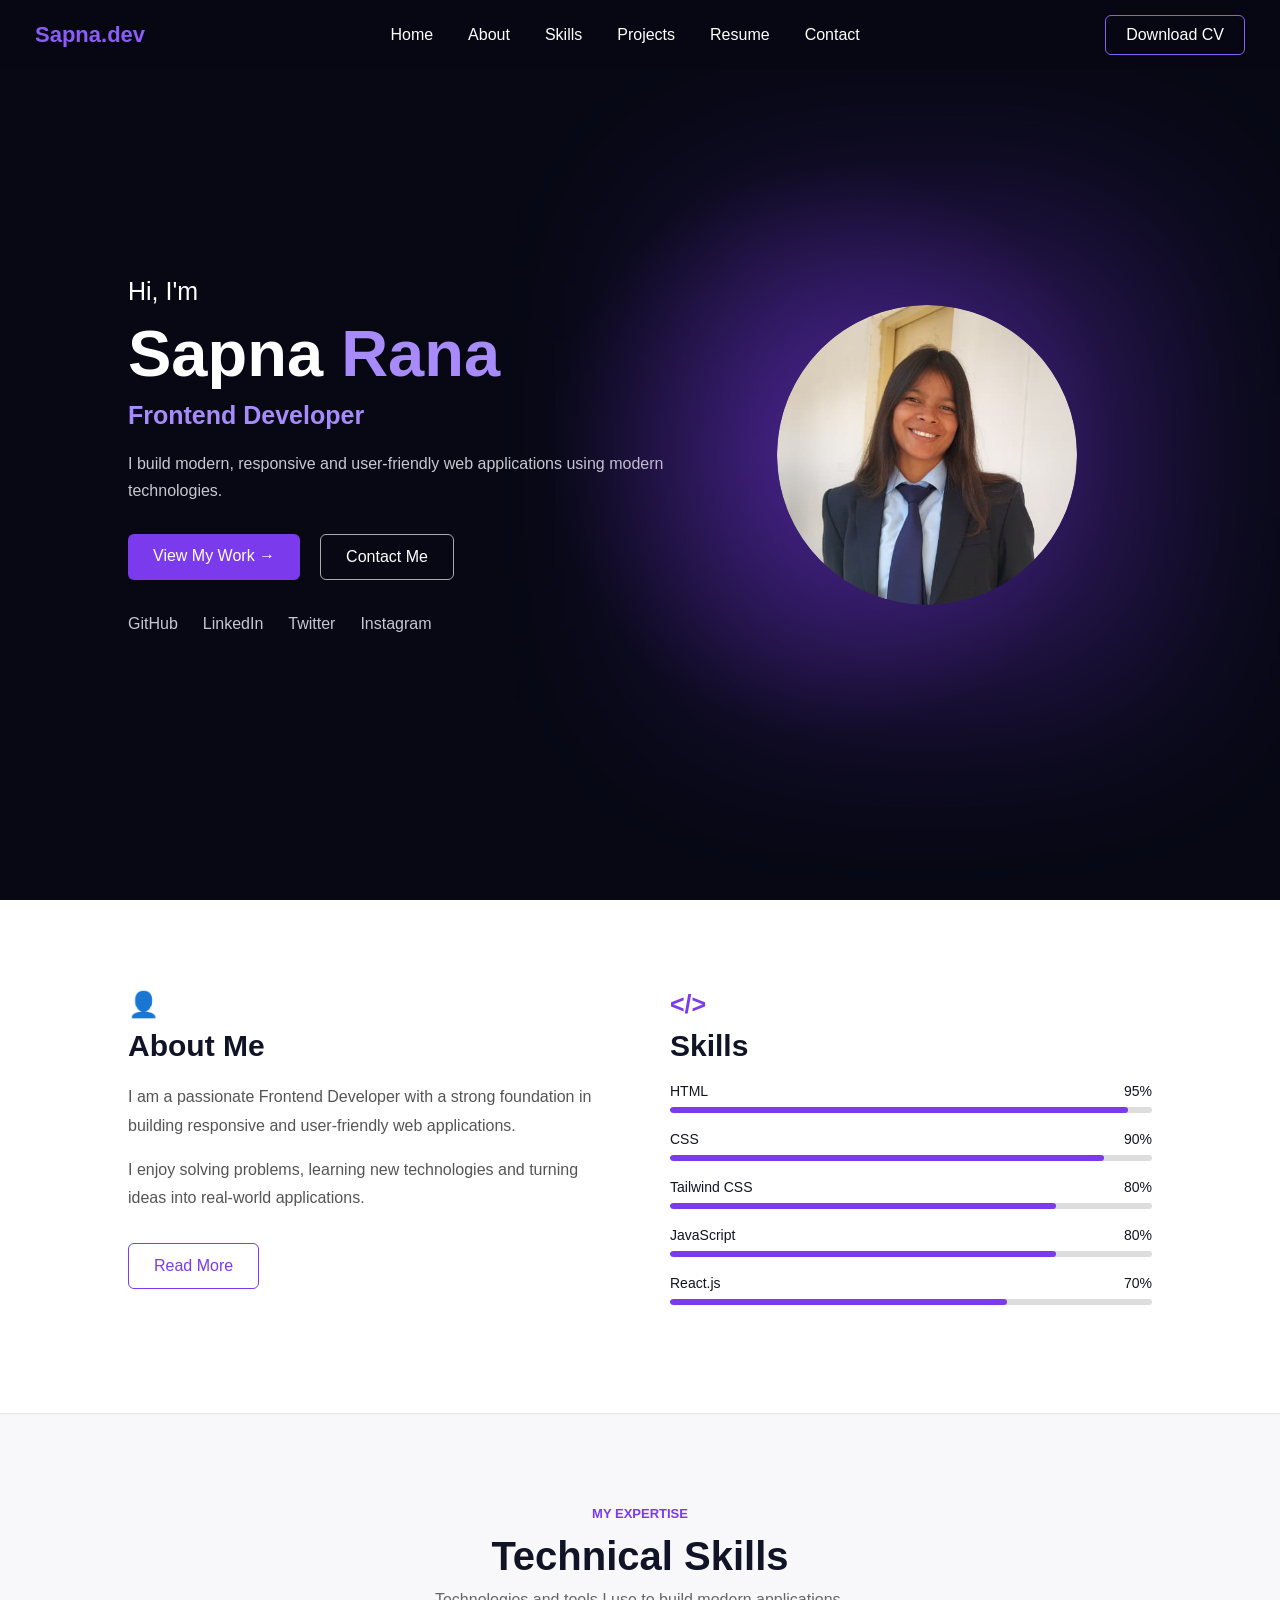
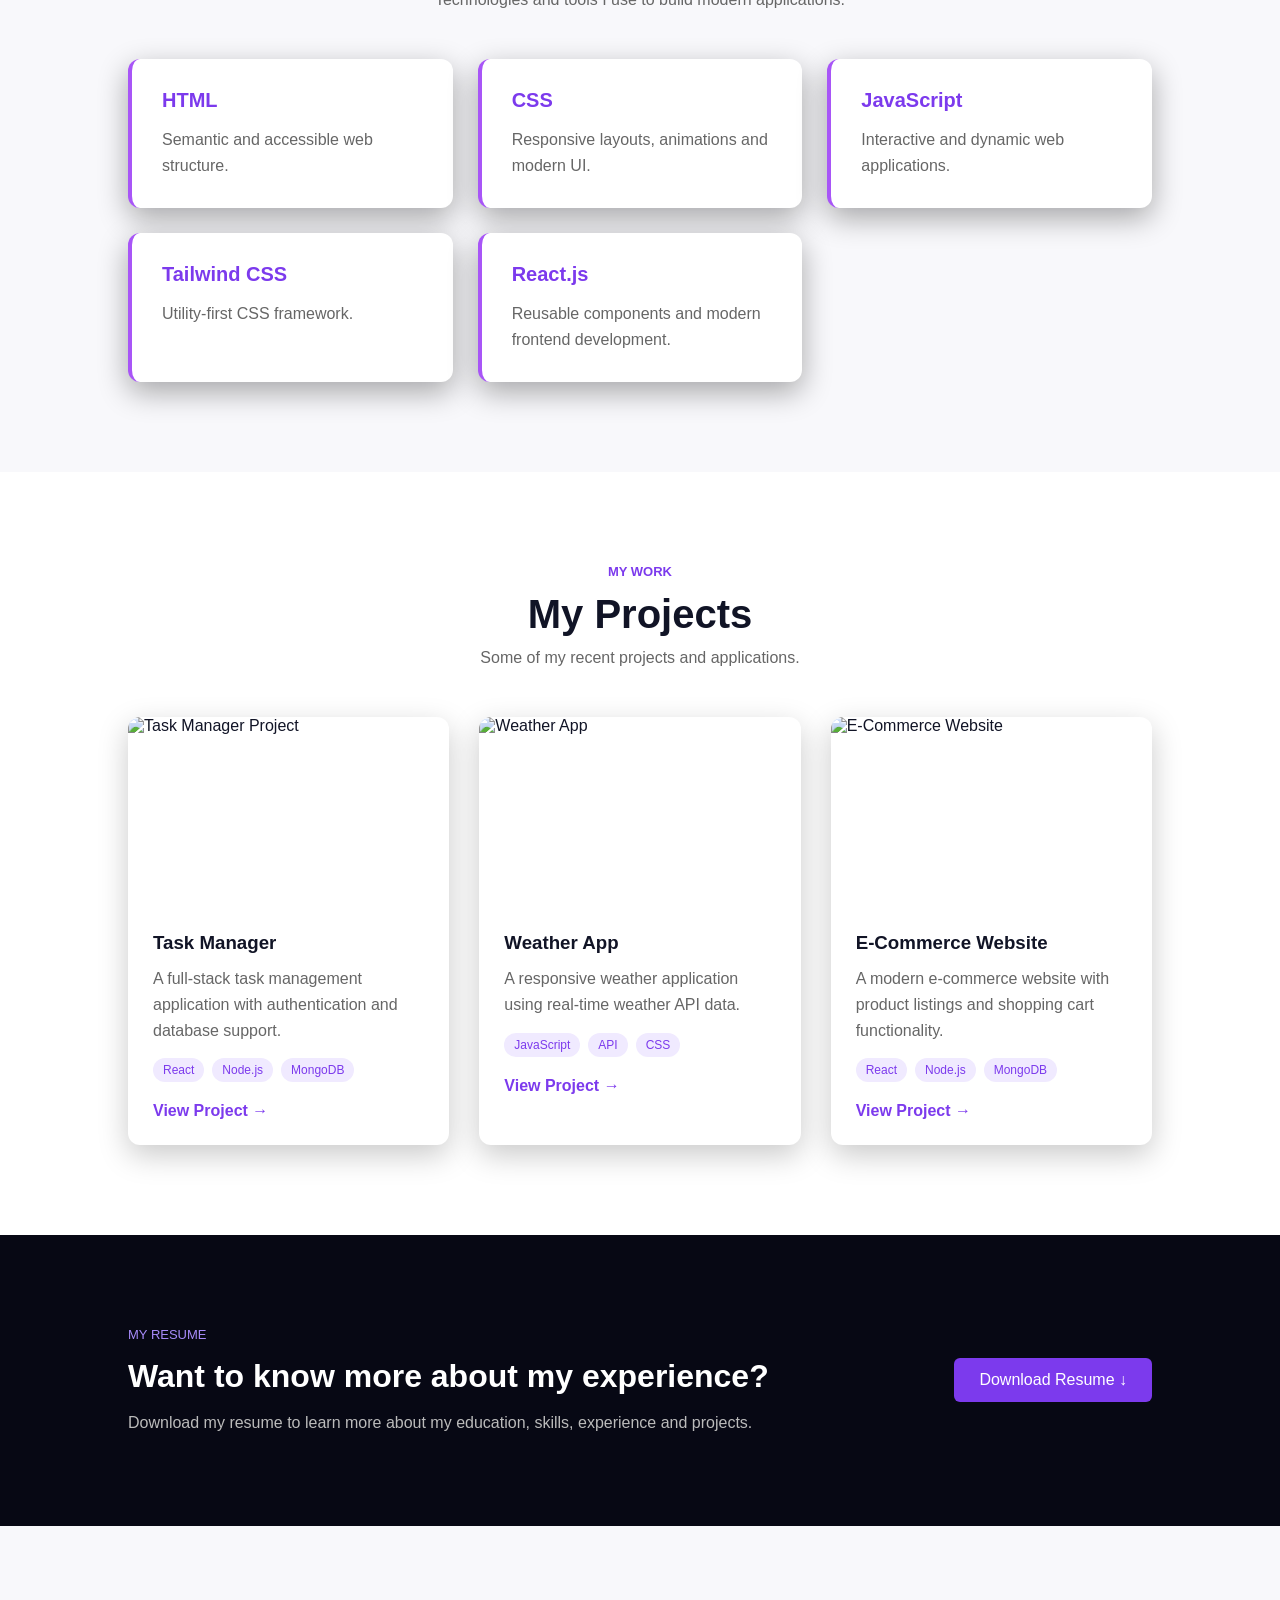
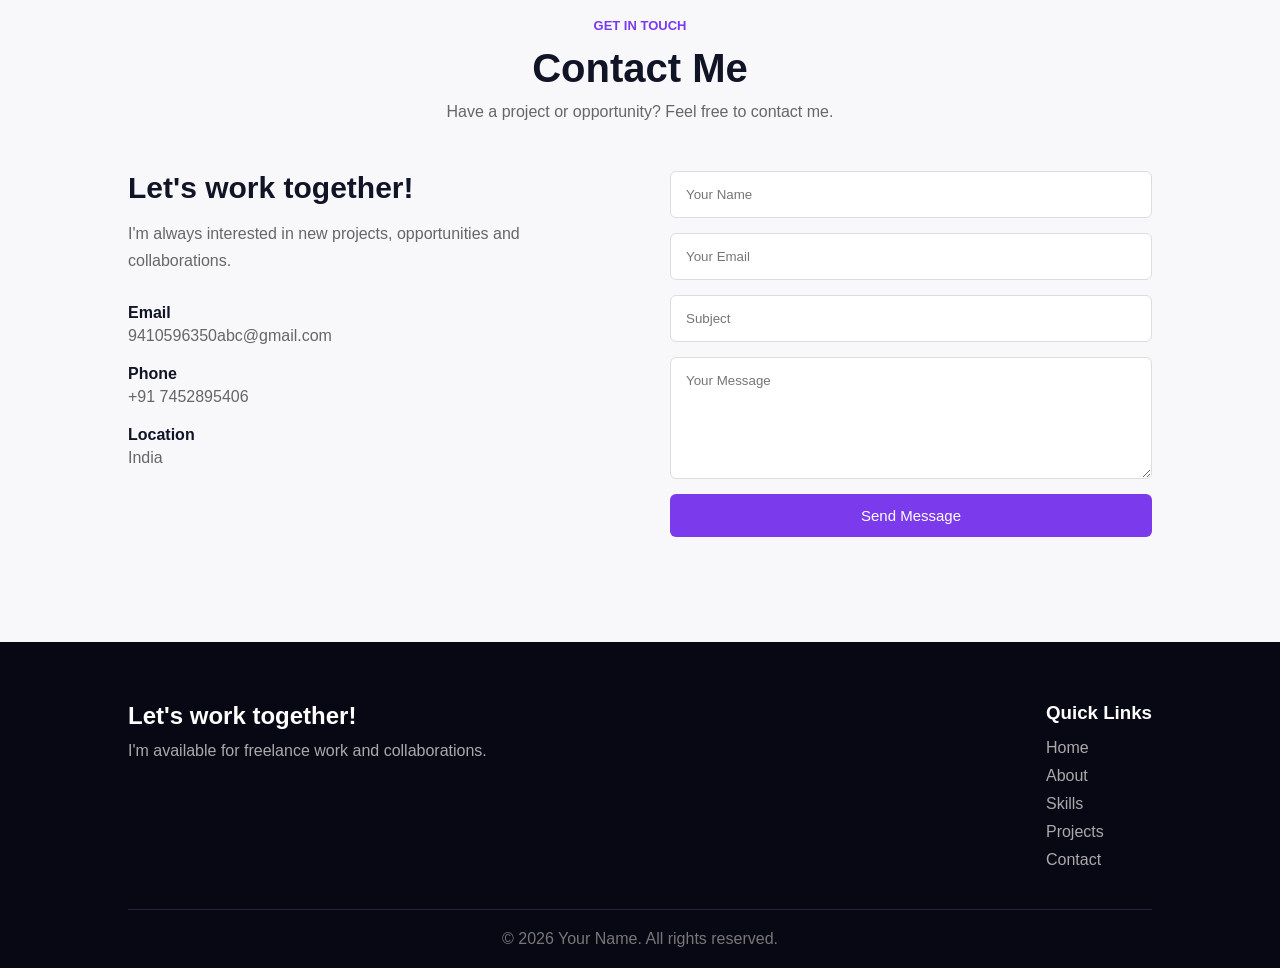
==== Personal-Portfolio/index.html @ 0830b553 "Added blog website and expense tracker and personal portfolio" ====
<!DOCTYPE html>
<html lang="en">

<head>
  <meta charset="UTF-8">
  <meta name="viewport" content="width=device-width, initial-scale=1.0">

  <title>Personal Portfolio</title>

  <link rel="stylesheet" href="style.css">
</head>

<body>

  <!-- ================= NAVBAR ================= -->

  <header class="header">

    <nav class="navbar">

      <div class="logo">
        <span>Sapna.dev</span>
      </div>

      <ul class="nav-links" id="navLinks">
        <li><a href="#home">Home</a></li>
        <li><a href="#about">About</a></li>
        <li><a href="#skills">Skills</a></li>
        <li><a href="#projects">Projects</a></li>
        <li><a href="#resume">Resume</a></li>
        <li><a href="#contact">Contact</a></li>
      </ul>

      <a href="assets/resume.pdf" download class="nav-btn">
        Download CV
      </a>

      <div class="menu-btn" id="menuBtn">
        ☰
      </div>

    </nav>

  </header>


  <!-- ================= HOME ================= -->

  <section id="home" class="hero">

    <div class="hero-content">

      <p class="intro">Hi, I'm</p>

      <h1>
        Sapna <span>Rana</span>
      </h1>

      <h2>Frontend Developer</h2>

      <p class="hero-text">
        I build modern, responsive and user-friendly
        web applications using modern technologies.
      </p>

      <div class="hero-buttons">

        <a href="#projects" class="primary-btn">
          View My Work →
        </a>

        <a href="#contact" class="secondary-btn">
          Contact Me
        </a>

      </div>

      <div class="social-links">

        <a href="">GitHub</a>
        <a href="www.linkedin.com/in/sapna-rana-65a644295">LinkedIn</a>
        <a href="#">Twitter</a>
        <a href="#">Instagram</a>

      </div>

    </div>


    <div class="hero-image">

      <div class="image-glow"></div>

      <img src="Assets/portfolio_photo.jpeg" alt="Profile Image">

    </div>

  </section>


  <!-- ================= ABOUT ================= -->

  <section id="about" class="about section">

    <div class="about-content">

      <div class="section-icon">👤</div>

      <h2>About Me</h2>

      <p>
        I am a passionate Frontend Developer with a strong
        foundation in building responsive and user-friendly
        web applications.
      </p>

      <p>
        I enjoy solving problems, learning new technologies
        and turning ideas into real-world applications.
      </p>

      <a href="#contact" class="outline-btn">
        Read More
      </a>

    </div>


    <div class="skills-preview">

      <div class="section-icon">&lt;/&gt;</div>

      <h2>Skills</h2>

      <div class="skill-item">

        <div class="skill-name">
          <span>HTML</span>
          <span>95%</span>
        </div>

        <div class="progress">
          <div class="progress-bar html"></div>
        </div>

      </div>
     


      <div class="skill-item">

        <div class="skill-name">
          <span>CSS</span>
          <span>90%</span>
        </div>

        <div class="progress">
          <div class="progress-bar css"></div>
        </div>

      </div>

      <div class="skill-item">

        <div class="skill-name">
          <span>Tailwind CSS</span>
          <span>80%</span>
        </div>

        <div class="progress">
          <div class="progress-bar tailwind"></div>
        </div>

      </div>


      <div class="skill-item">

        <div class="skill-name">
          <span>JavaScript</span>
          <span>80%</span>
        </div>

        <div class="progress">
          <div class="progress-bar javascript"></div>
        </div>

      </div>


      <div class="skill-item">

        <div class="skill-name">
          <span>React.js</span>
          <span>70%</span>
        </div>

        <div class="progress">
          <div class="progress-bar react"></div>
        </div>

      </div>

    </div>

  </section>


  <!-- ================= SKILLS ================= -->

  <section id="skills" class="skills section">

    <div class="section-heading">

      <span>MY EXPERTISE</span>

      <h2>Technical Skills</h2>

      <p>
        Technologies and tools I use to build modern applications.
      </p>

    </div>


    <div class="skills-grid">

      <div class="skill-card">
        <div class="skill-card-icon">HTML</div>
        <!-- <h3>HTML5</h3> -->
        <p>Semantic and accessible web structure.</p>
      </div>

      <div class="skill-card">
        <div class="skill-card-icon">CSS</div>
        <!-- <h3>CSS3</h3> -->
        <p>Responsive layouts, animations and modern UI.</p>
      </div>

      <div class="skill-card">
        <div class="skill-card-icon">JavaScript</div>
        <!-- <h3>JavaScript</h3> -->
        <p>Interactive and dynamic web applications.</p>
      </div>

      <div class="skill-card">
        <div class="skill-card-icon">Tailwind CSS</div>
        <!-- <h3>Node.js</h3> -->
        <p>Utility-first CSS framework.</p>
      </div>

      <div class="skill-card">
        <div class="skill-card-icon">React.js</div>
        <!-- <h3>React.js</h3> -->
        <p>Reusable components and modern frontend development.</p>
      </div>



      <!-- <div class="skill-card">
        <div class="skill-card-icon">M</div>
        <h3>MongoDB</h3>
        <p>Database management and data storage.</p>
      </div> -->

    </div>

  </section>


  <!-- ================= PROJECTS ================= -->

  <section id="projects" class="projects section">

    <div class="section-heading">

      <span>MY WORK</span>

      <h2>My Projects</h2>

      <p>
        Some of my recent projects and applications.
      </p>

    </div>


    <div class="project-grid">


      <!-- Project 1 -->

      <div class="project-card">

        <div class="project-image">
          <img src="assets/project1.jpg" alt="Task Manager Project">
        </div>

        <div class="project-content">

          <h3>Task Manager</h3>

          <p>
            A full-stack task management application
            with authentication and database support.
          </p>

          <div class="tags">
            <span>React</span>
            <span>Node.js</span>
            <span>MongoDB</span>
          </div>

          <a href="#" class="project-link">
            View Project →
          </a>

        </div>

      </div>


      <!-- Project 2 -->

      <div class="project-card">

        <div class="project-image">
          <img src="assets/project2.jpg" alt="Weather App">
        </div>

        <div class="project-content">

          <h3>Weather App</h3>

          <p>
            A responsive weather application using
            real-time weather API data.
          </p>

          <div class="tags">
            <span>JavaScript</span>
            <span>API</span>
            <span>CSS</span>
          </div>

          <a href="#" class="project-link">
            View Project →
          </a>

        </div>

      </div>


      <!-- Project 3 -->

      <div class="project-card">

        <div class="project-image">
          <img src="assets/project3.jpg" alt="E-Commerce Website">
        </div>

        <div class="project-content">

          <h3>E-Commerce Website</h3>

          <p>
            A modern e-commerce website with product
            listings and shopping cart functionality.
          </p>

          <div class="tags">
            <span>React</span>
            <span>Node.js</span>
            <span>MongoDB</span>
          </div>

          <a href="#" class="project-link">
            View Project →
          </a>

        </div>

      </div>

    </div>

  </section>


  <!-- ================= RESUME ================= -->

  <section id="resume" class="resume section">

    <div class="resume-box">

      <div>
        <span>MY RESUME</span>

        <h2>
          Want to know more about my experience?
        </h2>

        <p>
          Download my resume to learn more about my
          education, skills, experience and projects.
        </p>
      </div>

      <a href="Assets/resume.pdf" target="_blank" class="primary-btn">
        Download Resume ↓
      </a>

    </div>

  </section>


  <!-- ================= CONTACT ================= -->

  <section id="contact" class="contact section">

    <div class="section-heading">

      <span>GET IN TOUCH</span>

      <h2>Contact Me</h2>

      <p>
        Have a project or opportunity? Feel free to contact me.
      </p>

    </div>


    <div class="contact-container">


      <div class="contact-info">

        <h3>Let's work together!</h3>

        <p>
          I'm always interested in new projects,
          opportunities and collaborations.
        </p>

        <div class="contact-detail">
          <strong>Email</strong>
          <span>9410596350abc@gmail.com</span>
        </div>

        <div class="contact-detail">
          <strong>Phone</strong>
          <span>+91 7452895406</span>
        </div>

        <div class="contact-detail">
          <strong>Location</strong>
          <span>India</span>
        </div>

      </div>


      <form id="contactForm" class="contact-form">

        <input type="text" id="name" placeholder="Your Name">

        <input type="email" id="email" placeholder="Your Email">

        <input type="text" id="subject" placeholder="Subject">

        <textarea id="message" rows="6" placeholder="Your Message"></textarea>

        <button type="submit" class="primary-btn">
          Send Message
        </button>

        <p id="formMessage"></p>

      </form>

    </div>

  </section>


  <!-- ================= FOOTER ================= -->

  <footer class="footer">

    <div class="footer-content">

      <div>

        <h2>Let's work together!</h2>

        <p>
          I'm available for freelance work and collaborations.
        </p>

      </div>


      <div class="footer-links">

        <h3>Quick Links</h3>

        <a href="#home">Home</a>
        <a href="#about">About</a>
        <a href="#skills">Skills</a>
        <a href="#projects">Projects</a>
        <a href="#contact">Contact</a>

      </div>

    </div>


    <div class="copyright">

      © 2026 Your Name. All rights reserved.

    </div>

  </footer>


  <script src="script.js"></script>

</body>

</html>
---- Personal-Portfolio/style.css ----
@import url("https://fonts.googleapis.com/css2?family=Plus+Jakarta+Sans:wght@300;400;500;600;700;800&family=Space+Grotesk:wght@400;500;600;700;800&display=swap");

* {
  margin: 0;
  padding: 0;
  box-sizing: border-box;
}

/* DESIGN TOKENS */

:root {
  /* Brand Theme Colors */
  --color-primary: #a855f7;
  --color-primary-glow: rgba(168, 85, 247, 0.25);
  --color-secondary: #ec4899;
  --color-secondary-glow: rgba(236, 72, 153, 0.25);
  --color-accent: #06b6d4;

  /* Base & Layout Backgrounds */
  --color-bg-base: #060709;
  --color-bg-section: #0c0d14;
  --color-bg-footer: #161922;
  --color-surface: #11131a;
  --color-surface-muted: #1e212f;

  /* Borders */
  --color-border: rgba(255, 255, 255, 0.07);

  /* Typography Text Colors */
  --white: #ffffff;
  --color-text-body: #cbd5e1;
  --color-text-muted: #9fa6b2;
  --font-display: "Space Grotesk", sans-serif;
  --font-body: "Plus Jakarta Sans", sans-serif;
  --radius-sm: 6px;
  --radius-md: 12px;
  --radius-lg: 20px;
  --shadow-sm: 0 4px 12px rgba(0, 0, 0, 0.5);
  --shadow-md: 0 12px 36px rgba(0, 0, 0, 0.7);
  --shadow-lg: 0 24px 64px rgba(0, 0, 0, 0.9);
  --gradient-accent: linear-gradient(
    135deg,
    var(--color-primary) 0%,
    var(--color-secondary) 100%
  );
  --gradient-secondary: linear-gradient(
    135deg,
    var(--color-accent) 0%,
    #3b82f6 100%
  );
}

/* ================= GENERAL ================= */

* {
  margin: 0;
  padding: 0;
  box-sizing: border-box;
  scroll-behavior: smooth;
}

body {
  font-family: Arial, Helvetica, sans-serif;
  background: #ffffff;
  color: #111426;
}

a {
  text-decoration: none;
  color: inherit;
}

img {
  max-width: 100%;
  display: block;
}

.section {
  padding: 90px 10%;
}

/* ================= NAVBAR ================= */

.header {
  position: fixed;
  top: 0;
  width: 100%;
  z-index: 1000;
  background: rgba(7, 8, 20, 0.95);
  backdrop-filter: blur(10px);
}

.navbar {
  max-width: 1250px;
  margin: auto;
  height: 70px;
  display: flex;
  align-items: center;
  justify-content: space-between;
  padding: 0 20px;
}

.logo {
  color: white;
  font-size: 22px;
  font-weight: bold;
}

.logo span {
  color: #8b5cf6;
}

.nav-links {
  list-style: none;
  display: flex;
  gap: 35px;
}

.nav-links a {
  color: #ffffff;
  font-size: 16px;
  transition: 0.3s;
}

.nav-links a:hover {
  color: #8b5cf6;
}

.nav-btn {
  color: white;
  border: 1px solid #8b5cf6;
  padding: 10px 20px;
  border-radius: 6px;
  transition: 0.3s;
}

.nav-btn:hover {
  background: #8b5cf6;
}

.menu-btn {
  display: none;
  color: white;
  font-size: 25px;
  cursor: pointer;
}

/* ================= HERO ================= */

.hero {
  min-height: 100vh;

  background:
    radial-gradient(
      circle at 65% 50%,
      rgba(124, 58, 237, 0.35),
      transparent 30%
    ),
    #070814;

  color: white;

  display: flex;
  align-items: center;
  justify-content: space-between;

  padding: 80px 10% 70px;

  overflow: hidden;
}

.hero-content {
  max-width: 600px;
}

.intro {
  font-size: 25px;
  margin-bottom: 10px;
}

.hero h1 {
  font-size: 65px;
  margin-bottom: 10px;
}

.hero h1 span {
  color: #a78bfa;
}

.hero h2 {
  color: #a78bfa;
  font-size: 25px;
  margin-bottom: 20px;
}

.hero-text {
  color: #c8c8d0;
  line-height: 1.7;
  max-width: 550px;
}

.hero-buttons {
  display: flex;
  gap: 20px;
  margin-top: 30px;
}

.primary-btn,
.secondary-btn,
.outline-btn {
  display: inline-block;
  padding: 13px 25px;
  border-radius: 6px;
  transition: 0.3s;
}

.primary-btn {
  background: #7c3aed;
  color: white;
}

.primary-btn:hover {
  background: #6d28d9;
  transform: translateY(-3px);
}

.secondary-btn {
  border: 1px solid #aaa;
  color: white;
}

.secondary-btn:hover {
  border-color: #8b5cf6;
  color: #a78bfa;
}

.social-links {
  display: flex;
  gap: 25px;
  margin-top: 35px;
  color: #c7c7d0;
}

.social-links a:hover {
  color: #a78bfa;
}

/* ================= HERO IMAGE ================= */

.hero-image {
  position: relative;
  width: 450px;
  height: 500px;

  display: flex;
  align-items: center;
  justify-content: center;
  
}

.hero-image img {
  position: relative;
  z-index: 2;

  width: 300px;
  height: 300px;

  object-fit: cover;

  border-radius: 50%;
  animation:image-animate 2s infinite alternate;
}

@keyframes image-animate{
  0%{
    transform:translateY(0px);
  }
  100%{
    transform:translateY(-10px);
  }
}
.image-glow {
  position: absolute;

  width: 450px;
  height: 450px;

  background: #7c3aed;
  filter: blur(100px);
  opacity: 0.35;
}

/* ================= ABOUT ================= */

.about {
  display: grid;
  grid-template-columns: 1fr 1fr;
  gap: 60px;
  border-bottom: 1px solid #e5e5e5;
}

.about h2,
.skills-preview h2 {
  font-size: 30px;
  margin: 10px 0 20px;
}

.about p {
  color: #555;
  line-height: 1.8;
  margin-bottom: 15px;
}

.section-icon {
  color: #7c3aed;
  font-size: 25px;
  font-weight: bold;
}

.outline-btn {
  border: 1px solid #7c3aed;
  color: #7c3aed;
  margin-top: 15px;
}

.outline-btn:hover {
  background: #7c3aed;
  color: white;
}

/* ================= SKILL BARS ================= */

.skill-item {
  margin-bottom: 18px;
}

.skill-name {
  display: flex;
  justify-content: space-between;
  margin-bottom: 8px;
  font-size: 14px;
}

.progress {
  width: 100%;
  height: 6px;
  background: #ddd;
  border-radius: 10px;
  overflow: hidden;
}

.progress-bar {
  height: 100%;
  background: #7c3aed;
  border-radius: 10px;
}

.html {
  width: 95%;
}

.css {
  width: 90%;
}

.tailwind {
  width: 80%;
}

.javascript {
  width: 80%;
}

.react {
  width: 70%;
}

/* ================= SECTION HEADING ================= */

.section-heading {
  text-align: center;
  margin-bottom: 50px;
}

.section-heading span {
  color: #7c3aed;
  font-size: 13px;
  font-weight: bold;
}

.section-heading h2 {
  font-size: 40px;
  margin: 12px 0;
  

}

.section-heading p {
  color: #666;
}

/* ================= SKILLS ================= */

.skills {
  background: #f8f8fb;
}

.skills-grid {
  display: grid;
  grid-template-columns: repeat(3, 1fr);
  gap: 25px;
}

.skill-card {
  background: white;
  padding: 30px;
  border-radius: 12px;
  border-left:4px solid var(--color-primary);
  box-shadow: 0 10px 30px rgba(0, 0, 0, 0.335);

  transition: 0.3s;
}

.skill-card:hover {
  transform: translateY(-8px);
}

.skill-card-icon {
  color: #7c3aed;
  font-size: 20px;
  font-weight: bold;
  margin-bottom: 15px;
}

.skill-card h3 {
  margin-bottom: 10px;
}

.skill-card p {
  color: #666;
  line-height: 1.6;
}

/* ================= PROJECTS ================= */

.project-grid {
  display: grid;
  grid-template-columns: repeat(3, 1fr);
  gap: 30px;
  
}

.project-card {
  background: white;

  border-radius: 12px;
  overflow: hidden;
  
  box-shadow: 0 10px 30px rgba(0, 0, 0, 0.213);

  transition: 1s;
}

.project-card:hover {
  transform: translateY(-8px);
  border:1px solid var(--color-primary);
}

.project-image {
  height: 190px;
  overflow: hidden;
}

.project-image img {
  width: 100%;
  height: 100%;
  object-fit: cover;
  transition: 0.4s;
}

.project-card:hover img {
  transform: scale(1.08);
}

.project-content {
  padding: 25px;
}

.project-content h3 {
  margin-bottom: 12px;
}

.project-content p {
  color: #666;
  line-height: 1.6;
  margin-bottom: 15px;
}

.tags {
  display: flex;
  gap: 8px;
  flex-wrap: wrap;
  margin-bottom: 20px;
}

.tags span {
  padding: 5px 10px;
  background: #f0eaff;
  color: #7c3aed;
  border-radius: 20px;
  font-size: 12px;
}

.project-link {
  color: #7c3aed;
  font-weight: bold;
}

/* ================= RESUME ================= */

.resume {
  background: #070814;
  color: white;
}

.resume-box {
  max-width: 1100px;
  margin: auto;

  display: flex;
  justify-content: space-between;
  align-items: center;

  gap: 40px;
}

.resume-box span {
  color: #a78bfa;
  font-size: 13px;
}

.resume-box h2 {
  font-size: 32px;
  margin: 15px 0;
}

.resume-box p {
  color: #bbb;
  line-height: 1.6;
  max-width: 650px;
}

/* ================= CONTACT ================= */

.contact {
  background: #f8f8fb;
}

.contact-container {
  max-width: 1100px;
  margin: auto;

  display: grid;
  grid-template-columns: 1fr 1fr;

  gap: 60px;
}

.contact-info h3 {
  font-size: 30px;
  margin-bottom: 15px;
}

.contact-info > p {
  color: #666;
  line-height: 1.7;
  margin-bottom: 30px;
}

.contact-detail {
  margin-bottom: 20px;
}

.contact-detail strong {
  display: block;
  margin-bottom: 5px;
}

.contact-detail span {
  color: #666;
}

.contact-form {
  display: flex;
  flex-direction: column;
  gap: 15px;
}

.contact-form input,
.contact-form textarea {
  width: 100%;
  padding: 15px;

  border: 1px solid #ddd;
  border-radius: 6px;

  font-family: inherit;
  outline: none;
}

.contact-form input:focus,
.contact-form textarea:focus {
  border-color: #7c3aed;
}

.contact-form button {
  border: none;
  cursor: pointer;
  font-size: 15px;
}

#formMessage {
  font-size: 14px;
}

/* ================= FOOTER ================= */

.footer {
  background: #070814;
  color: white;
  padding: 60px 10% 20px;
}

.footer-content {
  display: flex;
  justify-content: space-between;
  gap: 50px;
  max-width: 1100px;
  margin: auto;
}

.footer h2 {
  margin-bottom: 12px;
}

.footer p {
  color: #aaa;
}

.footer-links {
  display: flex;
  flex-direction: column;
  gap: 10px;
}

.footer-links h3 {
  margin-bottom: 5px;
}

.footer-links a {
  color: #aaa;
}

.footer-links a:hover {
  color: #a78bfa;
}

.copyright {
  text-align: center;
  border-top: 1px solid #252535;
  margin-top: 40px;
  padding-top: 20px;
  color: #777;
}

/* ================= RESPONSIVE ================= */

@media (max-width: 900px) {
  .nav-links {
    position: absolute;
    top: 70px;
    left: -100%;

    width: 100%;

    background: #070814;

    flex-direction: column;
    text-align: center;

    padding: 30px;

    transition: 0.3s;
  }

  .nav-links.active {
    left: 0;
  }

  .nav-btn {
    display: none;
  }

  .menu-btn {
    display: block;
  }

  .hero {
    flex-direction: column;
    text-align: center;
    padding-top: 130px;
  }

  .hero-buttons {
    justify-content: center;
  }

  .social-links {
    justify-content: center;
  }

  .hero-image {
    margin-top: 50px;
    width: 350px;
    height: 400px;
  }

  .hero-image img {
    width: 300px;
    height: 300px;
  }

  .about {
    grid-template-columns: 1fr;
  }

  .skills-grid,
  .project-grid {
    grid-template-columns: repeat(2, 1fr);
  }

  .resume-box {
    flex-direction: column;
    align-items: flex-start;
  }

  .contact-container {
    grid-template-columns: 1fr;
  }
}

@media (max-width: 600px) {
  .section {
    padding: 70px 6%;
  }

  .hero {
    padding-left: 6%;
    padding-right: 6%;
  }

  .hero h1 {
    font-size: 45px;
  }

  .hero h2 {
    font-size: 20px;
  }

  .hero-buttons {
    flex-direction: column;
  }

  .hero-image {
    width: 280px;
    height: 330px;
  }

  .hero-image img {
    width: 240px;
    height: 300px;
  }

  .skills-grid,
  .project-grid {
    grid-template-columns: 1fr;
  }

  .section-heading h2 {
    font-size: 32px;
  }

  .footer-content {
    flex-direction: column;
  }
}
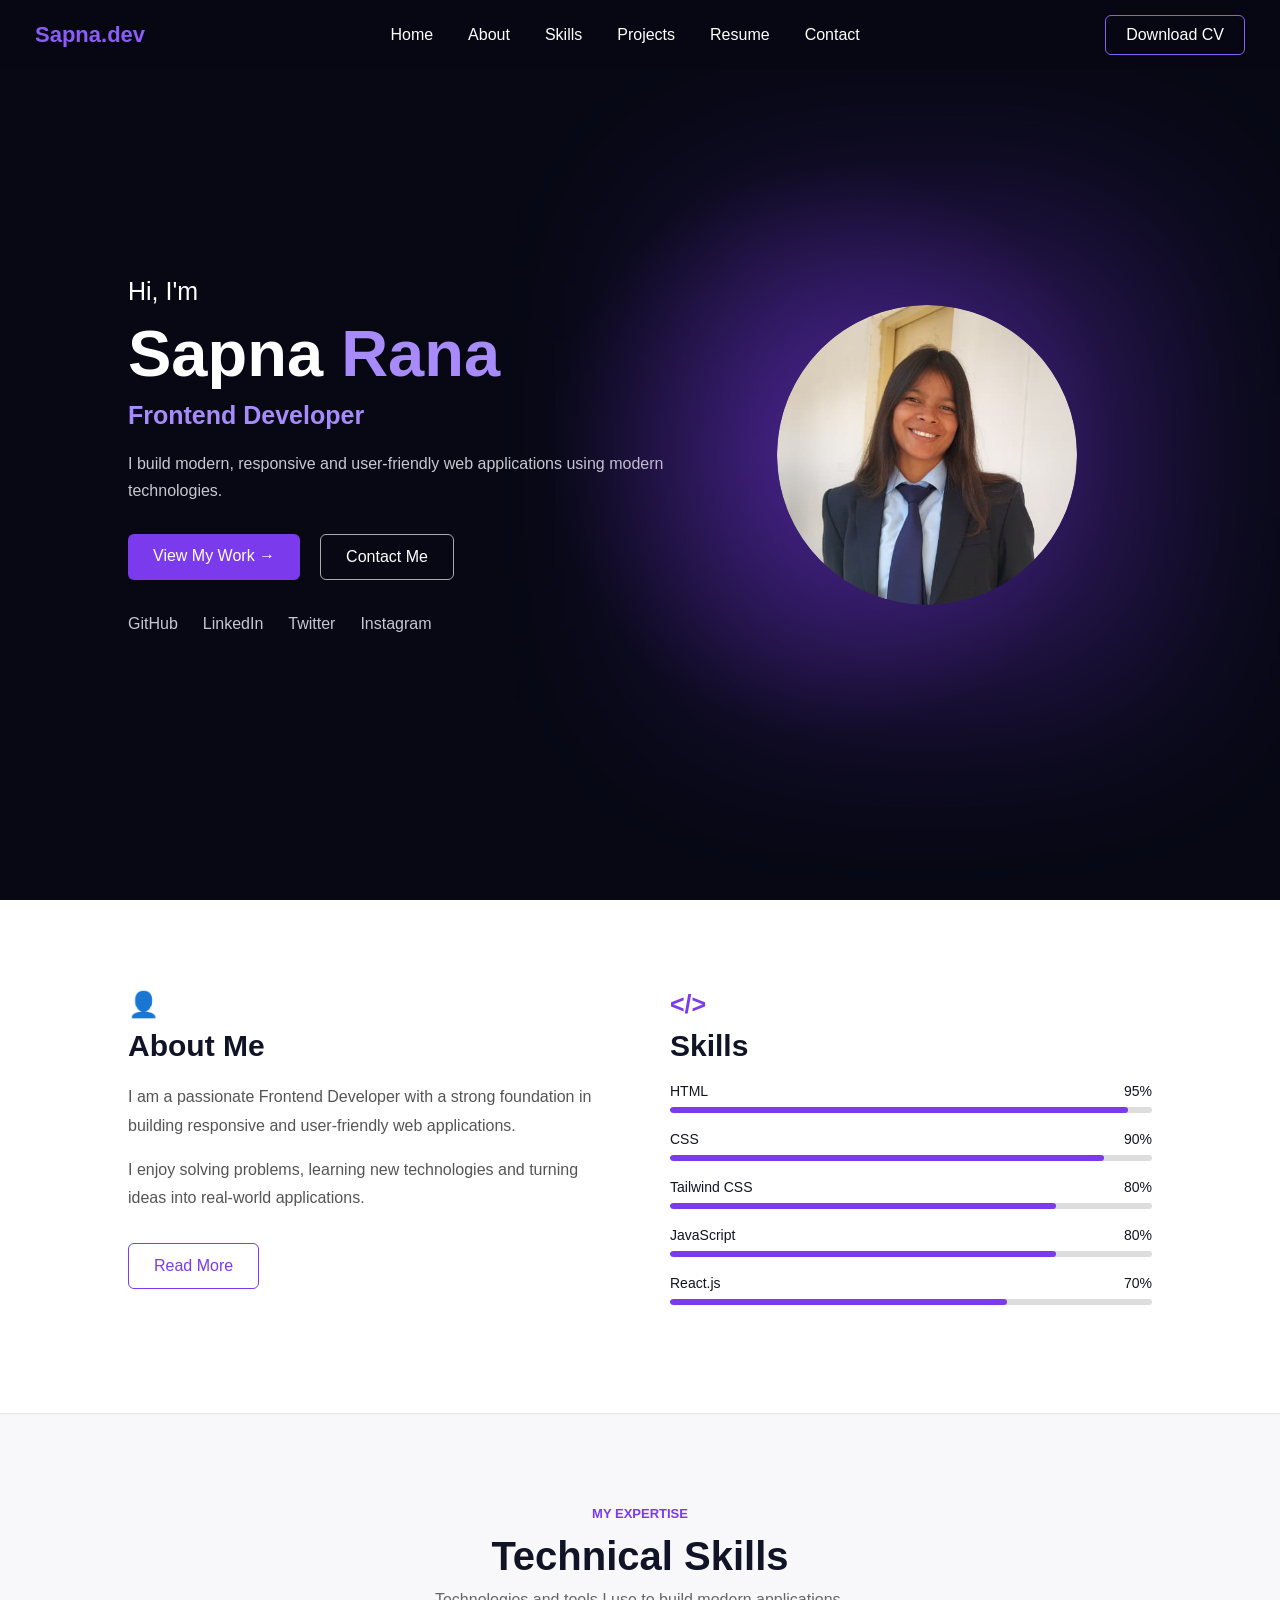
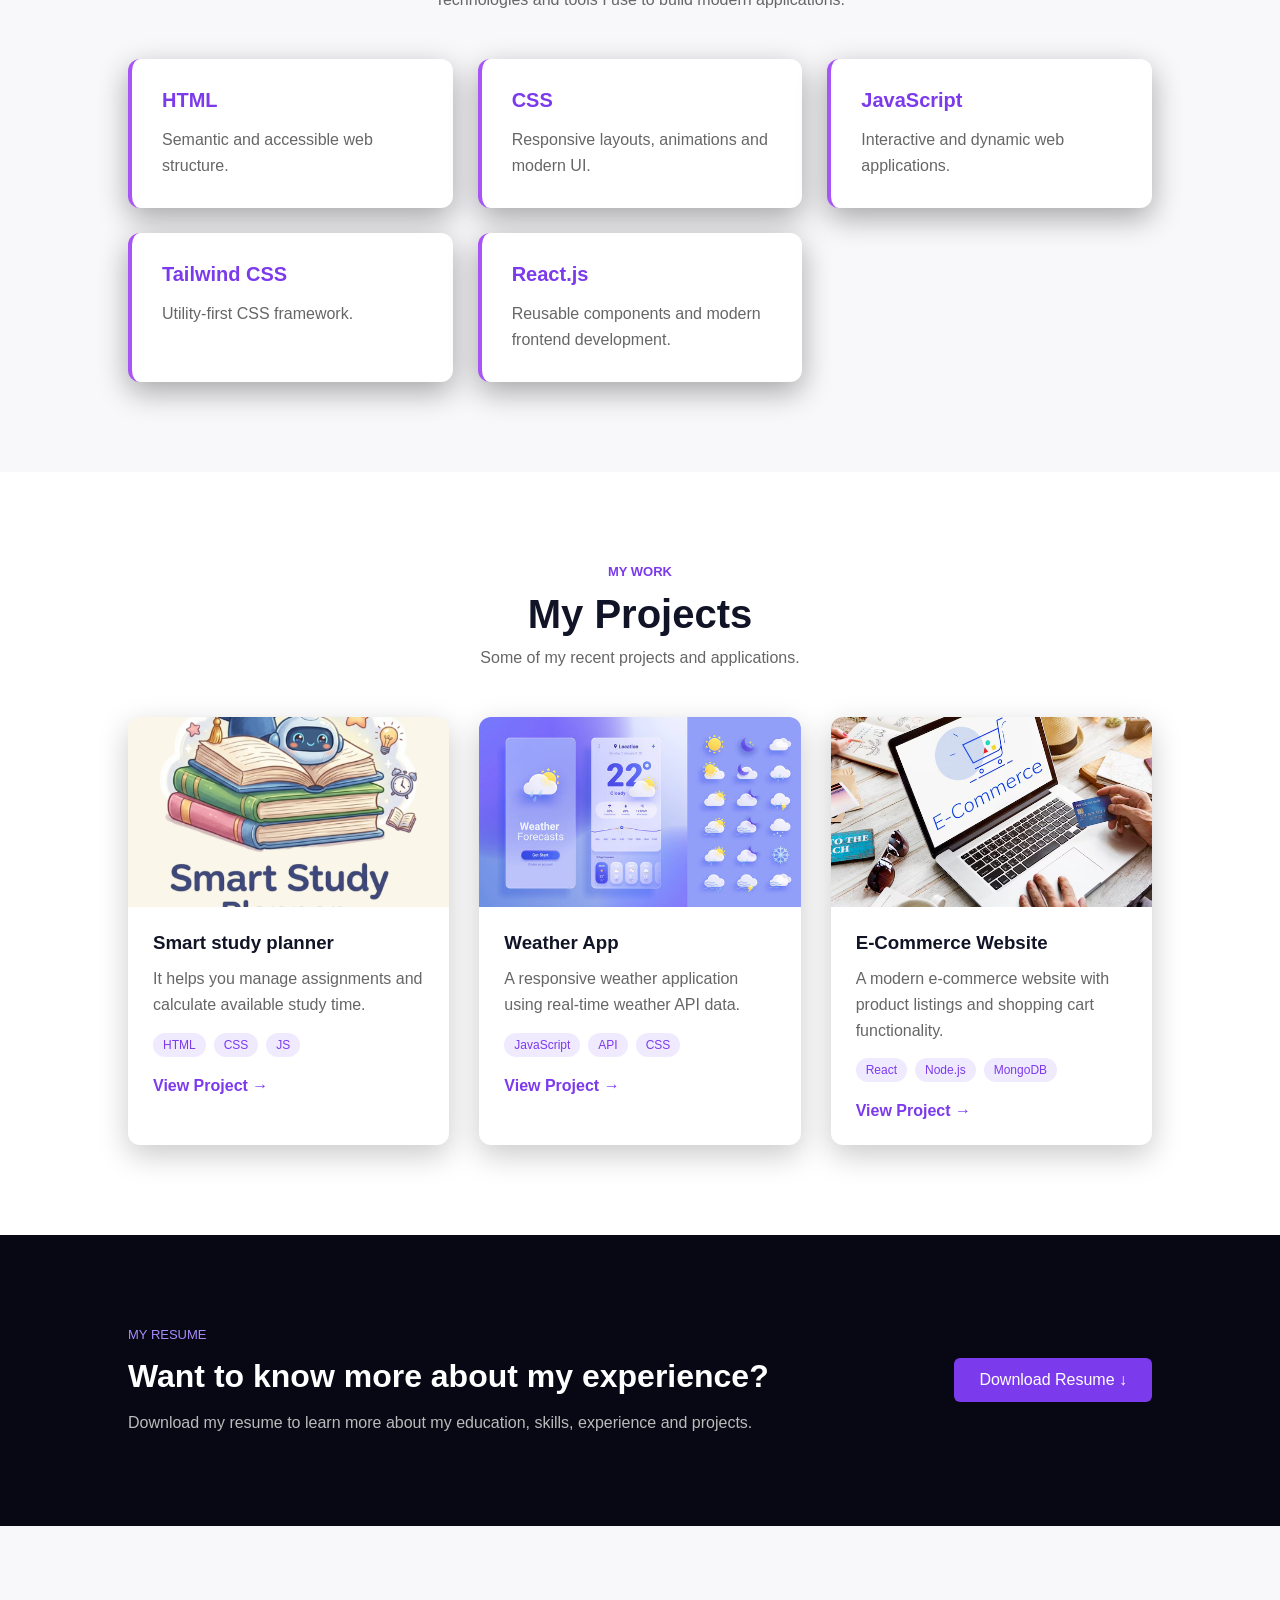
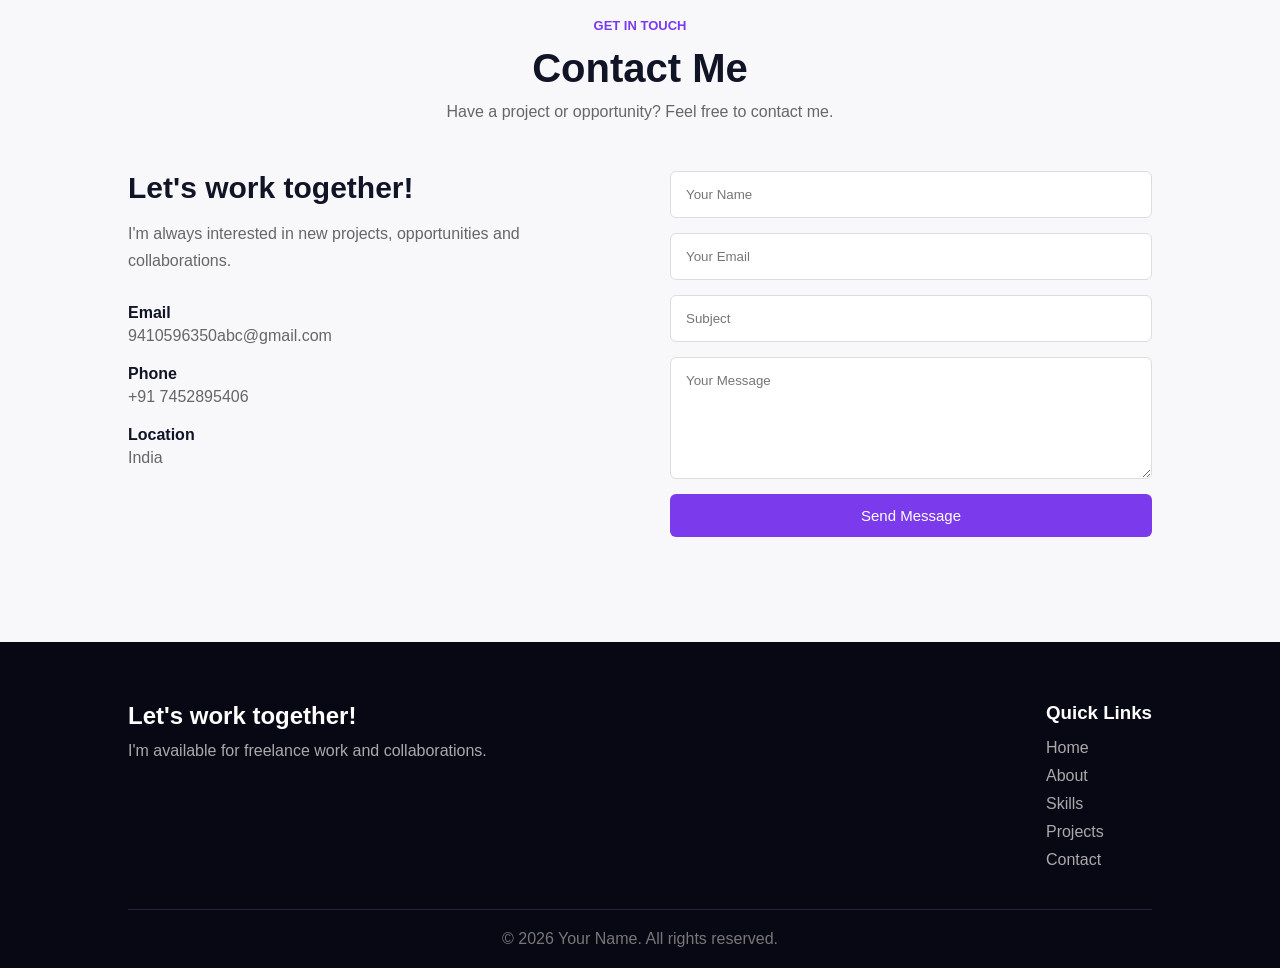
==== commit 4609fbe4: "changes in project section" ====
--- a/Personal-Portfolio/index.html
+++ b/Personal-Portfolio/index.html
@@ -293,16 +293,79 @@
       <div class="project-card">
 
         <div class="project-image">
-          <img src="assets/project1.jpg" alt="Task Manager Project">
+          <img src="Assets/project1.png" alt="Task Manager Project">
         </div>
 
         <div class="project-content">
 
-          <h3>Task Manager</h3>
+          <h3>Smart study planner</h3>
 
           <p>
-            A full-stack task management application
-            with authentication and database support.
+            It helps you manage assignments and calculate available study time.
+          </p>
+
+          <div class="tags">
+            <span>HTML</span>
+            <span>CSS</span>
+            <span>JS</span>
+          </div>
+
+          <a href="#" class="project-link">
+            View Project →
+          </a>
+
+        </div>
+
+      </div>
+
+
+      <!-- Project 2 -->
+
+      <div class="project-card">
+
+        <div class="project-image">
+          <img src="Assets/project2.jpg" alt="Weather App">
+        </div>
+
+        <div class="project-content">
+
+          <h3>Weather App</h3>
+
+          <p>
+            A responsive weather application using
+            real-time weather API data.
+          </p>
+
+          <div class="tags">
+            <span>JavaScript</span>
+            <span>API</span>
+            <span>CSS</span>
+          </div>
+
+          <a href="#" class="project-link">
+            View Project →
+          </a>
+
+        </div>
+
+      </div>
+
+
+      <!-- Project 3 -->
+
+      <div class="project-card">
+
+        <div class="project-image">
+          <img src="Assets/project3.avif" alt="E-Commerce Website">
+        </div>
+
+        <div class="project-content">
+
+          <h3>E-Commerce Website</h3>
+
+          <p>
+            A modern e-commerce website with product
+            listings and shopping cart functionality.
           </p>
 
           <div class="tags">
@@ -319,70 +382,6 @@
 
       </div>
 
-
-      <!-- Project 2 -->
-
-      <div class="project-card">
-
-        <div class="project-image">
-          <img src="assets/project2.jpg" alt="Weather App">
-        </div>
-
-        <div class="project-content">
-
-          <h3>Weather App</h3>
-
-          <p>
-            A responsive weather application using
-            real-time weather API data.
-          </p>
-
-          <div class="tags">
-            <span>JavaScript</span>
-            <span>API</span>
-            <span>CSS</span>
-          </div>
-
-          <a href="#" class="project-link">
-            View Project →
-          </a>
-
-        </div>
-
-      </div>
-
-
-      <!-- Project 3 -->
-
-      <div class="project-card">
-
-        <div class="project-image">
-          <img src="assets/project3.jpg" alt="E-Commerce Website">
-        </div>
-
-        <div class="project-content">
-
-          <h3>E-Commerce Website</h3>
-
-          <p>
-            A modern e-commerce website with product
-            listings and shopping cart functionality.
-          </p>
-
-          <div class="tags">
-            <span>React</span>
-            <span>Node.js</span>
-            <span>MongoDB</span>
-          </div>
-
-          <a href="#" class="project-link">
-            View Project →
-          </a>
-
-        </div>
-
-      </div>
-
     </div>
 
   </section>
